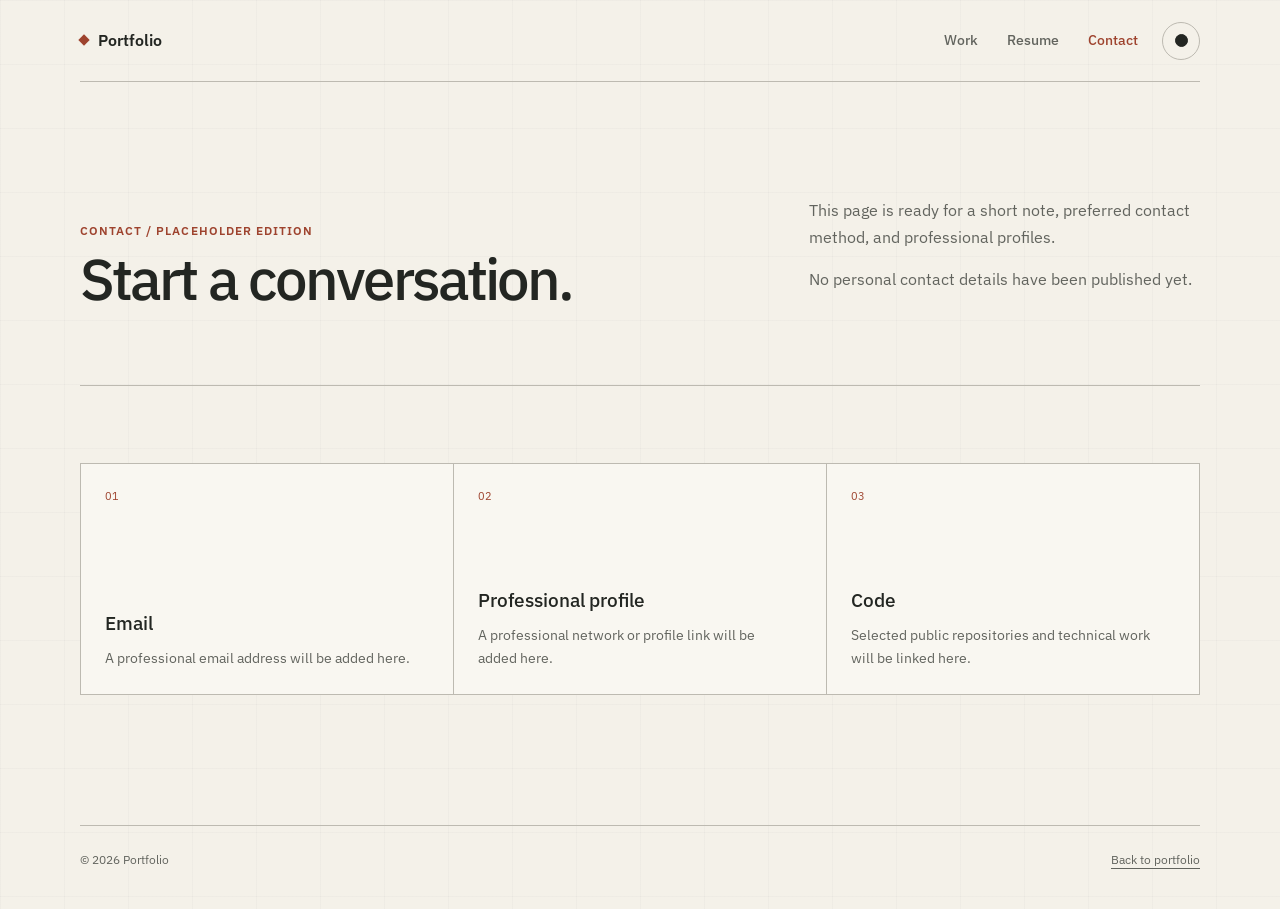
==== contact/index.html @ 7196bd19 "Apply final portfolio design preferences" ====
<!doctype html>
<html lang="en">
  <head>
    <meta charset="utf-8">
    <meta name="viewport" content="width=device-width, initial-scale=1">
    <meta name="description" content="Contact information for this portfolio.">
    <meta name="theme-color" content="#f4f1e9">
    <title>Contact | Portfolio</title>
    <link rel="stylesheet" href="../style.css">
    <script src="../script.js" defer></script>
  </head>
  <body>
    <a class="skip-link" href="#contact-content">Skip to content</a>

    <header class="site-header">
      <a class="wordmark" href="../" aria-label="Portfolio home">
        <span class="wordmark-mark" aria-hidden="true"></span>
        <span>Portfolio</span>
      </a>

      <div class="header-actions">
        <nav class="site-nav" aria-label="Primary navigation">
          <a href="../#work">Work</a>
          <a href="../resume/">Resume</a>
          <a href="./" aria-current="page">Contact</a>
        </nav>
        <button class="theme-toggle" type="button" aria-label="Switch to dark mode" title="Switch color theme">
          <span class="theme-toggle-icon" aria-hidden="true"></span>
        </button>
      </div>
    </header>

    <main id="contact-content" class="contact-shell">
      <section class="contact-intro" aria-labelledby="contact-title">
        <div>
          <p class="eyebrow">Contact / placeholder edition</p>
          <h1 id="contact-title">Start a conversation.</h1>
        </div>
        <div>
          <p>This page is ready for a short note, preferred contact method, and professional profiles.</p>
          <p>No personal contact details have been published yet.</p>
        </div>
      </section>

      <section class="contact-methods" aria-label="Future contact methods">
        <article class="contact-method">
          <span>01</span>
          <h2>Email</h2>
          <p>A professional email address will be added here.</p>
        </article>
        <article class="contact-method">
          <span>02</span>
          <h2>Professional profile</h2>
          <p>A professional network or profile link will be added here.</p>
        </article>
        <article class="contact-method">
          <span>03</span>
          <h2>Code</h2>
          <p>Selected public repositories and technical work will be linked here.</p>
        </article>
      </section>
    </main>

    <footer class="site-footer">
      <p>&copy; <span>2026</span> Portfolio</p>
      <a href="../">Back to portfolio</a>
    </footer>
  </body>
</html>
---- style.css ----
@import url("https://fonts.googleapis.com/css2?family=IBM+Plex+Sans:wght@400;500;600&display=swap");

:root {
  color-scheme: light;
  --bg: #f4f1e9;
  --surface: #f9f7f1;
  --text: #232622;
  --muted: #62645e;
  --line: #bdbab1;
  --accent: #9e432e;
  --accent-soft: #e7d7ce;
  --accent-contrast: #ffffff;
  --grid: rgba(35, 38, 34, 0.025);
  --shadow: rgba(70, 58, 48, 0.08);
  --sans: "IBM Plex Sans", "Segoe UI", sans-serif;
  --max-width: 1120px;
  --radius: 2px;
}

:root[data-theme="dark"] {
  color-scheme: dark;
  --bg: #101719;
  --surface: #151e21;
  --text: #e8efee;
  --muted: #91a09f;
  --line: #2b3a3d;
  --accent: #65c5b9;
  --accent-soft: #183a39;
  --accent-contrast: #0b1b1b;
  --grid: rgba(101, 197, 185, 0.035);
  --shadow: rgba(0, 0, 0, 0.16);
}

*,
*::before,
*::after {
  box-sizing: border-box;
}

html {
  scroll-behavior: smooth;
}

body {
  margin: 0;
  background:
    linear-gradient(var(--grid) 1px, transparent 1px),
    linear-gradient(90deg, var(--grid) 1px, transparent 1px),
    var(--bg);
  background-size: 64px 64px;
  color: var(--text);
  font-family: var(--sans);
  font-size: 16px;
  line-height: 1.65;
  -webkit-font-smoothing: antialiased;
  transition: background-color 180ms ease, color 180ms ease;
}

a {
  color: inherit;
}

button,
summary {
  font: inherit;
}

.skip-link {
  position: fixed;
  z-index: 100;
  top: 1rem;
  left: 1rem;
  padding: 0.65rem 1rem;
  background: var(--text);
  color: var(--bg);
  transform: translateY(-180%);
}

.skip-link:focus {
  transform: translateY(0);
}

.site-header,
main,
.site-footer {
  width: min(calc(100% - 3rem), var(--max-width));
  margin-inline: auto;
}

.site-header {
  min-height: 82px;
  display: flex;
  align-items: center;
  justify-content: space-between;
  border-bottom: 1px solid var(--line);
}

.wordmark {
  display: inline-flex;
  gap: 0.65rem;
  align-items: center;
  font-weight: 600;
  text-decoration: none;
}

.wordmark-mark {
  width: 8px;
  height: 8px;
  background: var(--accent);
  transform: rotate(45deg);
}

.header-actions,
.site-nav {
  display: flex;
  align-items: center;
}

.header-actions {
  gap: 1.5rem;
}

.site-nav {
  gap: 1.8rem;
}

.site-nav a {
  color: var(--muted);
  font-size: 0.86rem;
  font-weight: 500;
  text-decoration: none;
  transition: color 150ms ease;
}

.site-nav a:hover,
.site-nav a:focus-visible,
.site-nav a[aria-current="page"] {
  color: var(--accent);
}

.theme-toggle {
  position: relative;
  width: 38px;
  height: 38px;
  display: grid;
  padding: 0;
  place-items: center;
  border: 1px solid var(--line);
  border-radius: 50%;
  background: transparent;
  color: var(--text);
  cursor: pointer;
  transition: border-color 150ms ease, background-color 150ms ease;
}

.theme-toggle:hover,
.theme-toggle:focus-visible {
  border-color: var(--accent);
  background: var(--accent-soft);
}

.theme-toggle-icon {
  width: 13px;
  height: 13px;
  border: 1.5px solid currentColor;
  border-radius: 50%;
  background: currentColor;
  box-shadow: -5px -4px 0 1px var(--bg);
}

:root[data-theme="dark"] .theme-toggle-icon {
  background: transparent;
  box-shadow: 0 -5px 0 -4px currentColor, 0 5px 0 -4px currentColor,
    5px 0 0 -4px currentColor, -5px 0 0 -4px currentColor;
}

.hero {
  min-height: 510px;
  display: grid;
  grid-template-columns: minmax(0, 1.15fr) minmax(270px, 0.55fr);
  gap: clamp(3rem, 10vw, 9rem);
  align-items: center;
  padding-block: clamp(4rem, 8vw, 6rem);
}

.hero-copy {
  min-width: 0;
}

.eyebrow,
.project-status {
  margin: 0;
  color: var(--accent);
  font-size: 0.72rem;
  font-weight: 600;
  letter-spacing: 0.09em;
  text-transform: uppercase;
}

h1,
h2,
h3,
p {
  text-wrap: pretty;
}

h1,
h2,
h3 {
  margin-top: 0;
  font-weight: 500;
}

.hero h1 {
  max-width: 720px;
  margin: 0.8rem 0 1.25rem;
  font-size: clamp(3rem, 6vw, 5.6rem);
  letter-spacing: -0.06em;
  line-height: 0.98;
}

.hero-intro {
  max-width: 620px;
  margin: 0;
  color: var(--muted);
  font-size: clamp(1rem, 1.6vw, 1.15rem);
}

.focus-index {
  padding: 1.25rem;
  border: 1px solid var(--line);
  background: color-mix(in srgb, var(--surface) 86%, transparent);
  box-shadow: 16px 16px 0 var(--shadow);
}

.focus-index > p {
  margin: 0 0 0.75rem;
  font-size: 0.8rem;
  font-weight: 600;
}

.focus-index ol {
  margin: 0;
  padding: 0;
  border-top: 1px solid var(--line);
  list-style: none;
}

.focus-index li {
  display: grid;
  grid-template-columns: 40px 1fr;
  gap: 0.75rem;
  padding: 0.8rem 0;
  border-bottom: 1px solid var(--line);
  font-size: 0.84rem;
}

.focus-index li span {
  color: var(--accent);
  font-size: 0.68rem;
}

.section {
  padding-block: clamp(4.5rem, 8vw, 7rem);
  border-top: 1px solid var(--line);
}

.section-heading {
  display: grid;
  grid-template-columns: minmax(0, 1fr) minmax(250px, 0.55fr);
  gap: 3rem;
  align-items: end;
  margin-bottom: 2.5rem;
}

.section-heading h2,
.contact-teaser h2,
.contact-intro h1 {
  max-width: 720px;
  margin: 0.55rem 0 0;
  font-size: clamp(2.15rem, 4.5vw, 4rem);
  letter-spacing: -0.05em;
  line-height: 1.03;
}

.section-heading > p {
  margin: 0;
  color: var(--muted);
}

.project-list {
  border-top: 1px solid var(--line);
}

.project-item {
  border-bottom: 1px solid var(--line);
}

.project-item summary {
  display: grid;
  grid-template-columns: 55px minmax(180px, 1fr) minmax(160px, 0.55fr) 24px;
  gap: 1rem;
  align-items: center;
  padding: 1.3rem 0;
  cursor: pointer;
  list-style: none;
}

.project-item summary::-webkit-details-marker {
  display: none;
}

.project-item summary:hover .project-title,
.project-item summary:focus-visible .project-title {
  color: var(--accent);
}

.project-number,
.project-type {
  color: var(--muted);
  font-size: 0.72rem;
}

.project-title {
  font-size: 1.15rem;
  font-weight: 500;
  transition: color 150ms ease;
}

.project-toggle {
  position: relative;
  width: 18px;
  height: 18px;
}

.project-toggle::before,
.project-toggle::after {
  content: "";
  position: absolute;
  top: 50%;
  left: 50%;
  width: 12px;
  height: 1px;
  background: currentColor;
  transform: translate(-50%, -50%);
  transition: transform 150ms ease;
}

.project-toggle::after {
  transform: translate(-50%, -50%) rotate(90deg);
}

.project-item[open] .project-toggle::after {
  transform: translate(-50%, -50%) rotate(0deg);
}

.project-item[open] {
  background: color-mix(in srgb, var(--accent-soft) 36%, transparent);
}

.project-item[open] summary {
  padding-inline: 1.25rem;
}

.project-details {
  display: grid;
  grid-template-columns: minmax(0, 1fr) auto;
  gap: 1rem 3rem;
  padding: 0 1.25rem 1.75rem 5.7rem;
}

.project-details > p {
  max-width: 700px;
  margin: 0;
  color: var(--muted);
}

.tag-list {
  display: flex;
  flex-wrap: wrap;
  gap: 0.45rem;
  margin: 0;
  padding: 0;
  list-style: none;
}

.tag-list li {
  padding: 0.22rem 0.5rem;
  border: 1px solid var(--line);
  font-size: 0.65rem;
}

.project-status {
  grid-column: 1 / -1;
  color: var(--muted);
  font-size: 0.65rem;
}

.principles-list {
  display: grid;
  grid-template-columns: repeat(3, minmax(0, 1fr));
  gap: 1px;
  margin: 0;
  padding: 1px;
  background: var(--line);
  list-style: none;
}

.principles-list li {
  min-height: 220px;
  padding: 1.5rem;
  background: var(--surface);
}

.principles-list li > span {
  color: var(--accent);
  font-size: 0.68rem;
}

.principles-list h3 {
  margin: 3.5rem 0 0.55rem;
  font-size: 1.2rem;
}

.principles-list p {
  margin: 0;
  color: var(--muted);
  font-size: 0.9rem;
}

.contact-teaser {
  display: grid;
  grid-template-columns: 1fr 0.7fr;
  gap: clamp(3rem, 9vw, 9rem);
  margin-bottom: 5rem;
  padding: clamp(2.5rem, 6vw, 4.5rem);
  border: 1px solid var(--line);
  background: var(--surface);
}

.contact-teaser > div:last-child {
  align-self: end;
}

.contact-teaser > div:last-child p {
  margin: 0 0 1.25rem;
  color: var(--muted);
}

.text-link {
  color: var(--text);
  font-size: 0.86rem;
  font-weight: 600;
  text-underline-offset: 0.3rem;
}

.text-link:hover,
.text-link:focus-visible {
  color: var(--accent);
}

.site-footer {
  display: flex;
  justify-content: space-between;
  padding-block: 1.5rem 2.5rem;
  border-top: 1px solid var(--line);
  color: var(--muted);
  font-size: 0.72rem;
}

.site-footer p {
  margin: 0;
}

.site-footer a {
  text-underline-offset: 0.25rem;
}

/* Contact */

.contact-shell {
  min-height: calc(100vh - 82px - 75px);
  padding-block: clamp(4rem, 9vw, 8rem);
}

.contact-intro {
  display: grid;
  grid-template-columns: 1fr 0.65fr;
  gap: clamp(3rem, 10vw, 10rem);
  align-items: end;
  padding-bottom: clamp(3rem, 6vw, 5rem);
  border-bottom: 1px solid var(--line);
}

.contact-intro > div:last-child {
  color: var(--muted);
}

.contact-intro > div:last-child p {
  margin-top: 0;
}

.contact-methods {
  display: grid;
  grid-template-columns: repeat(3, minmax(0, 1fr));
  gap: 1px;
  margin-top: clamp(3rem, 6vw, 5rem);
  padding: 1px;
  background: var(--line);
}

.contact-method {
  min-height: 230px;
  display: flex;
  flex-direction: column;
  padding: 1.5rem;
  background: var(--surface);
}

.contact-method span {
  color: var(--accent);
  font-size: 0.68rem;
}

.contact-method h2 {
  margin: auto 0 0.5rem;
  font-size: 1.2rem;
}

.contact-method p {
  margin: 0;
  color: var(--muted);
  font-size: 0.88rem;
}

/* Resume */

.resume-shell {
  padding-block: clamp(4rem, 8vw, 7rem);
}

.resume-intro {
  display: flex;
  gap: 3rem;
  align-items: end;
  justify-content: space-between;
  padding-bottom: 3rem;
  border-bottom: 1px solid var(--line);
}

.resume-intro h1 {
  margin: 0.8rem 0 0.25rem;
  font-size: clamp(3rem, 7vw, 5.8rem);
  font-weight: 500;
  letter-spacing: -0.06em;
  line-height: 0.98;
}

.resume-role {
  margin: 0;
  color: var(--muted);
  font-size: 1.1rem;
}

.resume-meta {
  display: grid;
  gap: 0.25rem;
  color: var(--muted);
  font-size: 0.72rem;
  text-align: right;
}

.resume-grid {
  display: grid;
  grid-template-columns: minmax(190px, 0.3fr) minmax(0, 1fr);
  gap: clamp(3rem, 7vw, 7rem);
  padding-block: 4rem;
}

.resume-sidebar {
  display: flex;
  flex-direction: column;
  gap: 3rem;
}

.resume-section-label {
  margin: 0;
  color: var(--accent);
  font-size: 0.72rem;
  font-weight: 600;
  letter-spacing: 0.09em;
  text-transform: uppercase;
}

.resume-skill-list {
  display: grid;
  gap: 0;
  margin: 1rem 0 0;
  padding: 0;
  list-style: none;
}

.resume-skill-list li {
  padding: 0.7rem 0;
  border-bottom: 1px solid var(--line);
  font-size: 0.88rem;
}

.resume-small-copy,
.sidebar-entry {
  color: var(--muted);
  font-size: 0.85rem;
}

.sidebar-entry {
  display: grid;
  margin-top: 1rem;
}

.sidebar-entry strong {
  color: var(--text);
  font-weight: 500;
}

.resume-main {
  display: grid;
  gap: 4rem;
}

.resume-section {
  display: grid;
  gap: 2rem;
}

.resume-summary {
  max-width: 800px;
  margin: 0;
  font-size: 1.15rem;
  line-height: 1.7;
}

.experience-entry {
  padding-bottom: 2.5rem;
  border-bottom: 1px solid var(--line);
}

.experience-entry header {
  display: flex;
  gap: 2rem;
  justify-content: space-between;
  margin-bottom: 1rem;
}

.experience-entry h2,
.resume-project h2 {
  margin: 0;
  font-size: 1.2rem;
  font-weight: 500;
}

.experience-entry header p,
.resume-project span {
  margin: 0.2rem 0 0;
  color: var(--muted);
  font-size: 0.7rem;
}

.experience-entry ul {
  margin: 1.25rem 0 0;
  padding-left: 1.15rem;
  color: var(--muted);
}

.experience-entry li + li {
  margin-top: 0.6rem;
}

.resume-project {
  display: grid;
  grid-template-columns: minmax(180px, 0.4fr) 1fr;
  gap: 2rem;
  padding-bottom: 1.5rem;
  border-bottom: 1px solid var(--line);
}

.resume-project p {
  margin: 0;
  color: var(--muted);
}

.resume-actions {
  display: flex;
  align-items: center;
  justify-content: space-between;
  padding-top: 1.5rem;
  border-top: 1px solid var(--line);
  color: var(--muted);
  font-size: 0.72rem;
}

@media (max-width: 820px) {
  .site-header,
  main,
  .site-footer {
    width: min(calc(100% - 2rem), var(--max-width));
  }

  .hero,
  .section-heading,
  .contact-teaser,
  .contact-intro {
    grid-template-columns: 1fr;
  }

  .hero {
    min-height: auto;
    gap: 3rem;
  }

  .focus-index {
    max-width: 480px;
  }

  .principles-list,
  .contact-methods {
    grid-template-columns: 1fr;
  }

  .principles-list li,
  .contact-method {
    min-height: 190px;
  }

  .resume-intro {
    align-items: start;
    flex-direction: column;
  }

  .resume-meta {
    text-align: left;
  }

  .resume-grid {
    grid-template-columns: 1fr;
  }

  .resume-sidebar {
    display: grid;
    grid-template-columns: repeat(2, minmax(0, 1fr));
  }
}

@media (max-width: 600px) {
  .site-header {
    min-height: 72px;
  }

  .wordmark > span:last-child {
    display: none;
  }

  .header-actions {
    gap: 1rem;
  }

  .site-nav {
    gap: 1rem;
  }

  .site-nav a {
    font-size: 0.78rem;
  }

  .theme-toggle {
    width: 34px;
    height: 34px;
  }

  .hero {
    padding-block: 4rem;
  }

  .hero h1 {
    font-size: clamp(3rem, 15vw, 4.4rem);
  }

  .section {
    padding-block: 4.5rem;
  }

  .project-item summary {
    grid-template-columns: 32px 1fr 20px;
    gap: 0.65rem;
  }

  .project-type {
    display: none;
  }

  .project-details {
    grid-template-columns: 1fr;
    padding: 0 1rem 1.5rem 3rem;
  }

  .project-item[open] summary {
    padding-inline: 1rem;
  }

  .principles-list li {
    min-height: 170px;
  }

  .principles-list h3 {
    margin-top: 2.5rem;
  }

  .resume-sidebar {
    grid-template-columns: 1fr;
  }

  .experience-entry header,
  .resume-project {
    grid-template-columns: 1fr;
    flex-direction: column;
    gap: 0.75rem;
  }

  .resume-actions,
  .site-footer {
    align-items: start;
    flex-direction: column;
    gap: 0.7rem;
  }
}

@media (prefers-reduced-motion: reduce) {
  html {
    scroll-behavior: auto;
  }

  *,
  *::before,
  *::after {
    transition-duration: 0.01ms !important;
  }
}

@media print {
  :root,
  :root[data-theme="dark"] {
    color-scheme: light;
    --bg: #ffffff;
    --surface: #ffffff;
    --text: #161918;
    --muted: #4f5552;
    --line: #cdd1cf;
    --accent: #6e3325;
    --grid: transparent;
  }

  body {
    background: #ffffff;
    color: var(--text);
    font-size: 10pt;
  }

  .site-header,
  .site-footer,
  .resume-actions {
    display: none;
  }

  .resume-shell {
    width: 100%;
    padding: 0;
  }

  .resume-intro {
    padding-bottom: 1.5rem;
  }

  .resume-intro h1 {
    font-size: 36pt;
  }

  .resume-grid {
    gap: 2.5rem;
    padding-block: 2rem 0;
  }

  .resume-main,
  .resume-sidebar {
    gap: 1.5rem;
  }

  .experience-entry,
  .resume-project {
    break-inside: avoid;
  }
}
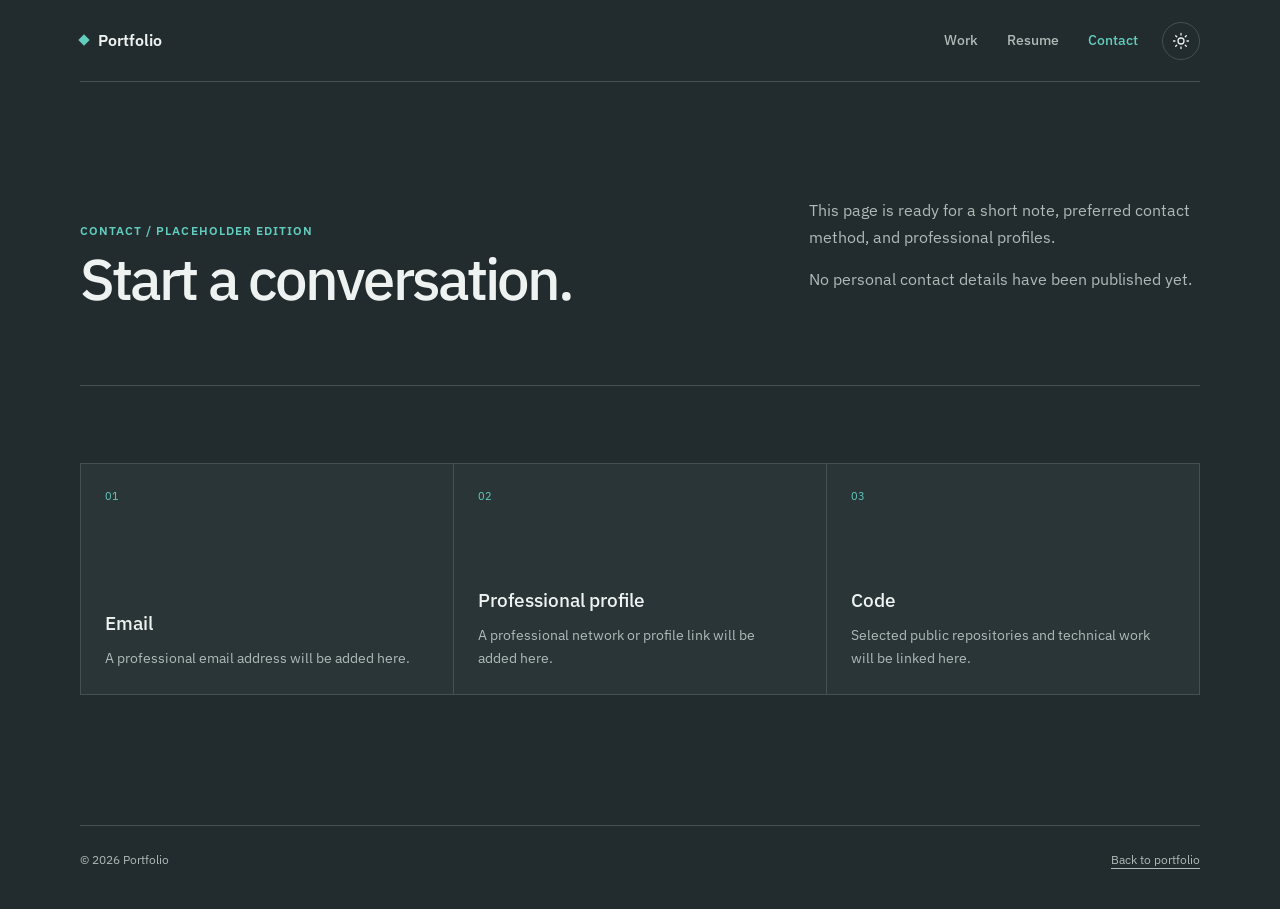
==== commit 2d3388a7: "Make softer dark theme the default" ====
--- a/contact/index.html
+++ b/contact/index.html
@@ -1,13 +1,13 @@
 <!doctype html>
-<html lang="en">
+<html lang="en" data-theme="dark">
   <head>
     <meta charset="utf-8">
     <meta name="viewport" content="width=device-width, initial-scale=1">
     <meta name="description" content="Contact information for this portfolio.">
-    <meta name="theme-color" content="#f4f1e9">
+    <meta name="theme-color" content="#222b2d">
     <title>Contact | Portfolio</title>
-    <link rel="stylesheet" href="../style.css">
-    <script src="../script.js" defer></script>
+    <link rel="stylesheet" href="../style.css?v=4">
+    <script src="../script.js?v=4" defer></script>
   </head>
   <body>
     <a class="skip-link" href="#contact-content">Skip to content</a>
@@ -24,8 +24,14 @@
           <a href="../resume/">Resume</a>
           <a href="./" aria-current="page">Contact</a>
         </nav>
-        <button class="theme-toggle" type="button" aria-label="Switch to dark mode" title="Switch color theme">
-          <span class="theme-toggle-icon" aria-hidden="true"></span>
+        <button class="theme-toggle" type="button" aria-label="Switch to light mode" title="Switch color theme">
+          <svg class="theme-icon theme-icon-moon" viewBox="0 0 24 24" aria-hidden="true">
+            <path d="M21 12.8A9 9 0 1 1 11.2 3a7 7 0 0 0 9.8 9.8Z"></path>
+          </svg>
+          <svg class="theme-icon theme-icon-sun" viewBox="0 0 24 24" aria-hidden="true">
+            <circle cx="12" cy="12" r="4"></circle>
+            <path d="M12 2v2M12 20v2M4.9 4.9l1.4 1.4M17.7 17.7l1.4 1.4M2 12h2M20 12h2M4.9 19.1l1.4-1.4M17.7 6.3l1.4-1.4"></path>
+          </svg>
         </button>
       </div>
     </header>
--- a/style.css
+++ b/style.css
@@ -1,6 +1,23 @@
 @import url("https://fonts.googleapis.com/css2?family=IBM+Plex+Sans:wght@400;500;600&display=swap");
 
 :root {
+  color-scheme: dark;
+  --bg: #222b2d;
+  --surface: #2a3538;
+  --text: #eef3f2;
+  --muted: #aebbb9;
+  --line: #435154;
+  --accent: #62cdbf;
+  --accent-soft: #294542;
+  --accent-contrast: #10201f;
+  --grid: transparent;
+  --shadow: rgba(0, 0, 0, 0.12);
+  --sans: "IBM Plex Sans", "Segoe UI", sans-serif;
+  --max-width: 1120px;
+  --radius: 2px;
+}
+
+:root[data-theme="light"] {
   color-scheme: light;
   --bg: #f4f1e9;
   --surface: #f9f7f1;
@@ -12,23 +29,6 @@
   --accent-contrast: #ffffff;
   --grid: rgba(35, 38, 34, 0.025);
   --shadow: rgba(70, 58, 48, 0.08);
-  --sans: "IBM Plex Sans", "Segoe UI", sans-serif;
-  --max-width: 1120px;
-  --radius: 2px;
-}
-
-:root[data-theme="dark"] {
-  color-scheme: dark;
-  --bg: #101719;
-  --surface: #151e21;
-  --text: #e8efee;
-  --muted: #91a09f;
-  --line: #2b3a3d;
-  --accent: #65c5b9;
-  --accent-soft: #183a39;
-  --accent-contrast: #0b1b1b;
-  --grid: rgba(101, 197, 185, 0.035);
-  --shadow: rgba(0, 0, 0, 0.16);
 }
 
 *,
@@ -159,19 +159,26 @@
   background: var(--accent-soft);
 }
 
-.theme-toggle-icon {
-  width: 13px;
-  height: 13px;
-  border: 1.5px solid currentColor;
-  border-radius: 50%;
-  background: currentColor;
-  box-shadow: -5px -4px 0 1px var(--bg);
-}
-
-:root[data-theme="dark"] .theme-toggle-icon {
-  background: transparent;
-  box-shadow: 0 -5px 0 -4px currentColor, 0 5px 0 -4px currentColor,
-    5px 0 0 -4px currentColor, -5px 0 0 -4px currentColor;
+.theme-icon {
+  width: 18px;
+  height: 18px;
+  fill: none;
+  stroke: currentColor;
+  stroke-width: 1.7;
+  stroke-linecap: round;
+  stroke-linejoin: round;
+}
+
+.theme-icon-moon {
+  display: none;
+}
+
+:root[data-theme="light"] .theme-icon-moon {
+  display: block;
+}
+
+:root[data-theme="light"] .theme-icon-sun {
+  display: none;
 }
 
 .hero {
@@ -847,7 +854,7 @@
 
 @media print {
   :root,
-  :root[data-theme="dark"] {
+  :root[data-theme="light"] {
     color-scheme: light;
     --bg: #ffffff;
     --surface: #ffffff;
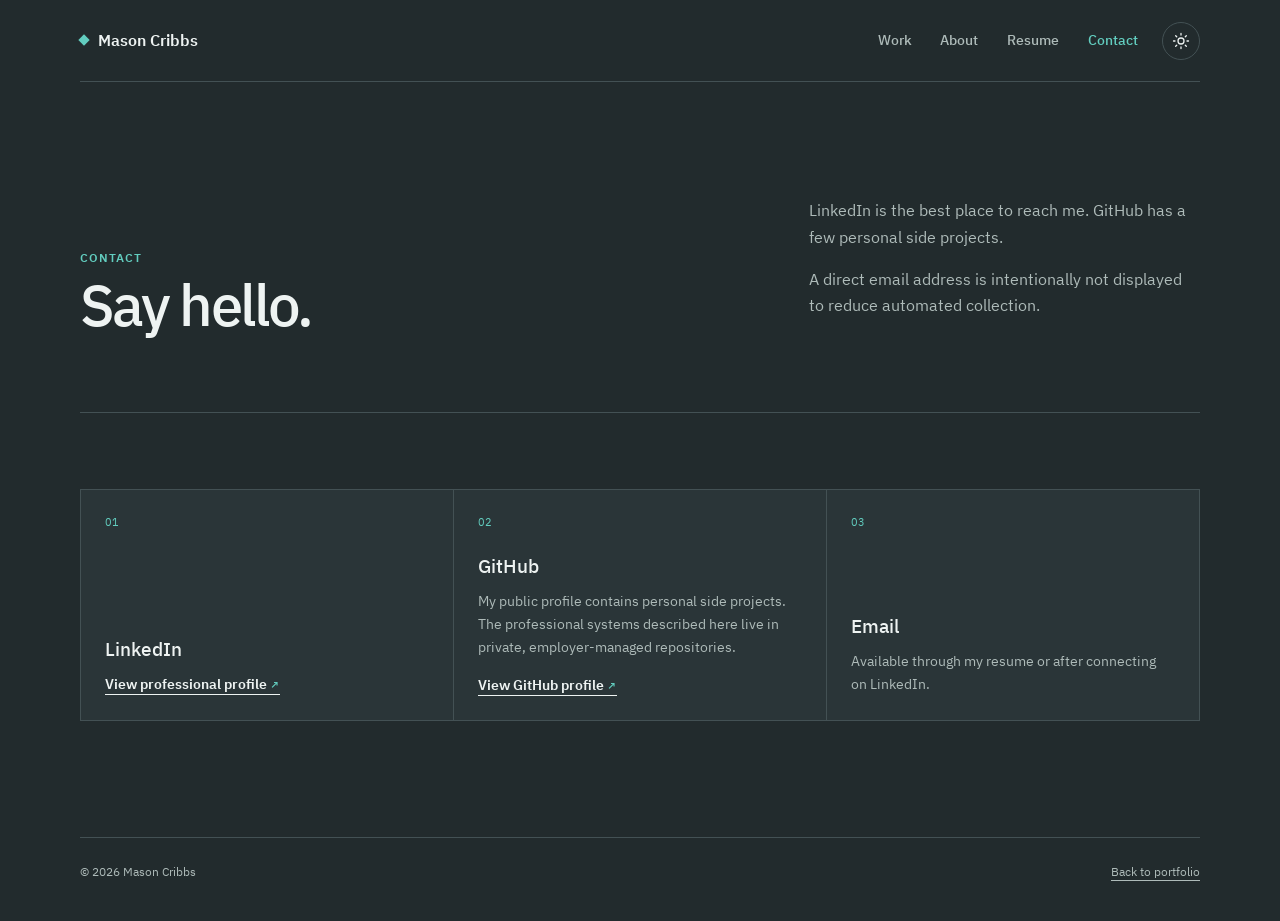
==== commit fcbfef25: "Publish portfolio content and privacy hardening" ====
--- a/contact/index.html
+++ b/contact/index.html
@@ -3,26 +3,32 @@
   <head>
     <meta charset="utf-8">
     <meta name="viewport" content="width=device-width, initial-scale=1">
-    <meta name="description" content="Contact information for this portfolio.">
+    <meta
+      http-equiv="Content-Security-Policy"
+      content="default-src 'self'; base-uri 'self'; object-src 'none'; frame-src 'none'; form-action 'none'; img-src 'self' data:; font-src 'self'; style-src 'self'; script-src 'self' https://static.cloudflareinsights.com; connect-src 'self' https://cloudflareinsights.com https://static.cloudflareinsights.com; upgrade-insecure-requests"
+    >
+    <meta name="referrer" content="no-referrer">
+    <meta name="description" content="Professional links and contact information for Mason Cribbs.">
     <meta name="theme-color" content="#222b2d">
-    <title>Contact | Portfolio</title>
-    <link rel="stylesheet" href="../style.css?v=4">
-    <script src="../script.js?v=4" defer></script>
+    <title>Contact | Mason Cribbs</title>
+    <link rel="stylesheet" href="../style.css?v=5">
+    <script src="../script.js?v=5" defer></script>
   </head>
   <body>
     <a class="skip-link" href="#contact-content">Skip to content</a>
 
     <header class="site-header">
-      <a class="wordmark" href="../" aria-label="Portfolio home">
+      <a class="wordmark" href="../" target="_blank" rel="noopener noreferrer" aria-label="Portfolio home">
         <span class="wordmark-mark" aria-hidden="true"></span>
-        <span>Portfolio</span>
+        <span>Mason Cribbs</span>
       </a>
 
       <div class="header-actions">
         <nav class="site-nav" aria-label="Primary navigation">
-          <a href="../#work">Work</a>
-          <a href="../resume/">Resume</a>
-          <a href="./" aria-current="page">Contact</a>
+          <a href="../#work" target="_blank" rel="noopener noreferrer">Work</a>
+          <a href="../#about" target="_blank" rel="noopener noreferrer">About</a>
+          <a href="../resume/" target="_blank" rel="noopener noreferrer">Resume</a>
+          <a href="./" target="_blank" rel="noopener noreferrer" aria-current="page">Contact</a>
         </nav>
         <button class="theme-toggle" type="button" aria-label="Switch to light mode" title="Switch color theme">
           <svg class="theme-icon theme-icon-moon" viewBox="0 0 24 24" aria-hidden="true">
@@ -39,37 +45,38 @@
     <main id="contact-content" class="contact-shell">
       <section class="contact-intro" aria-labelledby="contact-title">
         <div>
-          <p class="eyebrow">Contact / placeholder edition</p>
-          <h1 id="contact-title">Start a conversation.</h1>
+          <p class="eyebrow">Contact</p>
+          <h1 id="contact-title">Say hello.</h1>
         </div>
         <div>
-          <p>This page is ready for a short note, preferred contact method, and professional profiles.</p>
-          <p>No personal contact details have been published yet.</p>
+          <p>LinkedIn is the best place to reach me. GitHub has a few personal side projects.</p>
+          <p>A direct email address is intentionally not displayed to reduce automated collection.</p>
         </div>
       </section>
 
-      <section class="contact-methods" aria-label="Future contact methods">
+      <section class="contact-methods" aria-label="Contact methods">
         <article class="contact-method">
           <span>01</span>
-          <h2>Email</h2>
-          <p>A professional email address will be added here.</p>
+          <h2>LinkedIn</h2>
+          <p><a class="text-link" href="https://www.linkedin.com/in/mason-a-c/" target="_blank" rel="noopener noreferrer">View professional profile <span aria-hidden="true">&nearr;</span></a></p>
         </article>
         <article class="contact-method">
           <span>02</span>
-          <h2>Professional profile</h2>
-          <p>A professional network or profile link will be added here.</p>
+          <h2>GitHub</h2>
+          <p>My public profile contains personal side projects. The professional systems described here live in private, employer-managed repositories.</p>
+          <a class="text-link" href="https://github.com/what-da-fork" target="_blank" rel="noopener noreferrer">View GitHub profile <span aria-hidden="true">&nearr;</span></a>
         </article>
         <article class="contact-method">
           <span>03</span>
-          <h2>Code</h2>
-          <p>Selected public repositories and technical work will be linked here.</p>
+          <h2>Email</h2>
+          <p>Available through my resume or after connecting on LinkedIn.</p>
         </article>
       </section>
     </main>
 
     <footer class="site-footer">
-      <p>&copy; <span>2026</span> Portfolio</p>
-      <a href="../">Back to portfolio</a>
+      <p>&copy; <span>2026</span> Mason Cribbs</p>
+      <a href="../" target="_blank" rel="noopener noreferrer">Back to portfolio</a>
     </footer>
   </body>
 </html>
--- a/style.css
+++ b/style.css
@@ -1,4 +1,26 @@
-@import url("https://fonts.googleapis.com/css2?family=IBM+Plex+Sans:wght@400;500;600&display=swap");
+@font-face {
+  font-family: "IBM Plex Sans";
+  font-style: normal;
+  font-weight: 400;
+  font-display: swap;
+  src: url("assets/fonts/IBMPlexSans-Regular.woff2") format("woff2");
+}
+
+@font-face {
+  font-family: "IBM Plex Sans";
+  font-style: normal;
+  font-weight: 500;
+  font-display: swap;
+  src: url("assets/fonts/IBMPlexSans-Medium.woff2") format("woff2");
+}
+
+@font-face {
+  font-family: "IBM Plex Sans";
+  font-style: normal;
+  font-weight: 600;
+  font-display: swap;
+  src: url("assets/fonts/IBMPlexSans-SemiBold.woff2") format("woff2");
+}
 
 :root {
   color-scheme: dark;
@@ -14,7 +36,6 @@
   --shadow: rgba(0, 0, 0, 0.12);
   --sans: "IBM Plex Sans", "Segoe UI", sans-serif;
   --max-width: 1120px;
-  --radius: 2px;
 }
 
 :root[data-theme="light"] {
@@ -182,12 +203,12 @@
 }
 
 .hero {
-  min-height: 510px;
+  min-height: 440px;
   display: grid;
   grid-template-columns: minmax(0, 1.15fr) minmax(270px, 0.55fr);
   gap: clamp(3rem, 10vw, 9rem);
   align-items: center;
-  padding-block: clamp(4rem, 8vw, 6rem);
+  padding-block: clamp(3.5rem, 7vw, 5rem);
 }
 
 .hero-copy {
@@ -219,11 +240,11 @@
 }
 
 .hero h1 {
-  max-width: 720px;
+  max-width: 680px;
   margin: 0.8rem 0 1.25rem;
-  font-size: clamp(3rem, 6vw, 5.6rem);
-  letter-spacing: -0.06em;
-  line-height: 0.98;
+  font-size: clamp(2.75rem, 5vw, 4.6rem);
+  letter-spacing: -0.055em;
+  line-height: 1;
 }
 
 .hero-intro {
@@ -372,6 +393,7 @@
 .project-details {
   display: grid;
   grid-template-columns: minmax(0, 1fr) auto;
+  align-items: start;
   gap: 1rem 3rem;
   padding: 0 1.25rem 1.75rem 5.7rem;
 }
@@ -385,6 +407,8 @@
 .tag-list {
   display: flex;
   flex-wrap: wrap;
+  align-self: start;
+  align-items: flex-start;
   gap: 0.45rem;
   margin: 0;
   padding: 0;
@@ -392,9 +416,11 @@
 }
 
 .tag-list li {
+  align-self: flex-start;
   padding: 0.22rem 0.5rem;
   border: 1px solid var(--line);
   font-size: 0.65rem;
+  line-height: 1.3;
 }
 
 .project-status {
@@ -403,9 +429,9 @@
   font-size: 0.65rem;
 }
 
-.principles-list {
-  display: grid;
-  grid-template-columns: repeat(3, minmax(0, 1fr));
+.method-flow {
+  display: grid;
+  grid-template-columns: repeat(6, minmax(0, 1fr));
   gap: 1px;
   margin: 0;
   padding: 1px;
@@ -413,26 +439,217 @@
   list-style: none;
 }
 
-.principles-list li {
-  min-height: 220px;
-  padding: 1.5rem;
-  background: var(--surface);
-}
-
-.principles-list li > span {
+.project-breakdown {
+  grid-column: 1 / -1;
+  display: grid;
+  grid-template-columns: repeat(auto-fit, minmax(220px, 1fr));
+  gap: 1px;
+  margin-top: 0.5rem;
+  padding: 1px;
+  background: var(--line);
+}
+
+.project-breakdown article {
+  padding: 1.25rem;
+  background: var(--bg);
+}
+
+.project-breakdown article > span {
+  color: var(--accent);
+  font-size: 0.65rem;
+  font-weight: 600;
+  letter-spacing: 0.07em;
+  text-transform: uppercase;
+}
+
+.project-breakdown h3 {
+  margin: 1rem 0 0.45rem;
+  font-size: 1rem;
+}
+
+.project-breakdown p {
+  margin: 0;
+  color: var(--muted);
+  font-size: 0.82rem;
+}
+
+.code-availability {
+  display: grid;
+  grid-template-columns: minmax(130px, 0.25fr) minmax(0, 1fr);
+  gap: 2rem;
+  margin-top: 2rem;
+  padding: 1.25rem 0;
+  border-top: 1px solid var(--line);
+  border-bottom: 1px solid var(--line);
+}
+
+.code-availability > span {
   color: var(--accent);
   font-size: 0.68rem;
-}
-
-.principles-list h3 {
-  margin: 3.5rem 0 0.55rem;
+  font-weight: 600;
+  letter-spacing: 0.07em;
+  text-transform: uppercase;
+}
+
+.code-availability p {
+  max-width: 760px;
+  margin: 0;
+  color: var(--muted);
+  font-size: 0.85rem;
+}
+
+.method-flow li {
+  position: relative;
+  min-height: 145px;
+  padding: 1.15rem;
+  background: var(--surface);
+}
+
+.method-flow li::after {
+  position: absolute;
+  z-index: 1;
+  top: 50%;
+  right: -0.45rem;
+  width: 0.9rem;
+  height: 0.9rem;
+  display: grid;
+  place-items: center;
+  background: var(--accent);
+  color: var(--accent-contrast);
+  content: "\203A";
+  font-size: 0.85rem;
+  line-height: 1;
+  transform: translateY(-50%);
+}
+
+.method-flow li:last-child::after {
+  content: none;
+}
+
+.method-flow li > span,
+.method-slices article > span {
+  color: var(--accent);
+  font-size: 0.68rem;
+  font-weight: 600;
+  letter-spacing: 0.07em;
+  text-transform: uppercase;
+}
+
+.method-flow strong {
+  display: block;
+  margin-top: 2rem;
+  font-size: 0.92rem;
+  font-weight: 500;
+  line-height: 1.35;
+}
+
+.method-flow small {
+  display: block;
+  margin-top: 0.45rem;
+  color: var(--muted);
+  font-size: 0.72rem;
+  line-height: 1.45;
+}
+
+.method-slices {
+  display: grid;
+  grid-template-columns: repeat(2, minmax(0, 1fr));
+  gap: 1px;
+  margin-top: 1px;
+  padding: 1px;
+  background: var(--line);
+}
+
+.method-slices article {
+  padding: clamp(1.5rem, 3vw, 2.5rem);
+  background: var(--bg);
+}
+
+.method-slices h3 {
+  margin: 1.25rem 0 0.5rem;
   font-size: 1.2rem;
 }
 
-.principles-list p {
+.method-slices p {
+  max-width: 560px;
   margin: 0;
   color: var(--muted);
   font-size: 0.9rem;
+}
+
+.about-section {
+  display: grid;
+  grid-template-columns: minmax(220px, 0.55fr) minmax(0, 1fr);
+  gap: clamp(3rem, 9vw, 8rem);
+  align-items: start;
+}
+
+.about-section h2 {
+  max-width: 520px;
+  margin: 0.55rem 0 0;
+  font-size: clamp(2.15rem, 4.5vw, 4rem);
+  letter-spacing: -0.05em;
+  line-height: 1.03;
+}
+
+.about-copy > p {
+  max-width: 680px;
+  margin: 0;
+  color: var(--muted);
+  font-size: 1.05rem;
+}
+
+.about-interests {
+  display: flex;
+  flex-wrap: wrap;
+  gap: 0.5rem;
+  margin: 2rem 0 0;
+  padding: 0;
+  list-style: none;
+}
+
+.about-interests li {
+  padding: 0.4rem 0.7rem;
+  border: 1px solid var(--line);
+  color: var(--muted);
+  font-size: 0.75rem;
+}
+
+.cat-gallery {
+  grid-column: 1 / -1;
+  display: grid;
+  grid-template-columns: minmax(0, 1.15fr) minmax(280px, 0.85fr);
+  grid-template-rows: repeat(2, 240px);
+  gap: 0.75rem;
+  margin-top: 0.5rem;
+}
+
+.cat-gallery figure {
+  min-width: 0;
+  margin: 0;
+  overflow: hidden;
+  border: 1px solid var(--line);
+  background: var(--surface);
+}
+
+.cat-gallery figure:first-child {
+  grid-row: 1 / 3;
+}
+
+.cat-gallery figure:nth-child(2) img {
+  object-position: center 25%;
+}
+
+.cat-gallery img {
+  width: 100%;
+  height: 100%;
+  display: block;
+  object-fit: cover;
+  transition: transform 300ms ease;
+}
+
+.cat-gallery figure:hover img {
+  transform: scale(1.015);
 }
 
 .contact-teaser {
@@ -538,6 +755,11 @@
   margin: 0;
   color: var(--muted);
   font-size: 0.88rem;
+}
+
+.contact-method > .text-link {
+  display: inline-block;
+  margin-top: 0.9rem;
 }
 
 /* Resume */
@@ -577,6 +799,10 @@
   text-align: right;
 }
 
+.resume-meta a {
+  text-underline-offset: 0.2em;
+}
+
 .resume-grid {
   display: grid;
   grid-template-columns: minmax(190px, 0.3fr) minmax(0, 1fr);
@@ -624,6 +850,11 @@
   margin-top: 1rem;
 }
 
+.sidebar-entry + .sidebar-entry {
+  padding-top: 1rem;
+  border-top: 1px solid var(--line);
+}
+
 .sidebar-entry strong {
   color: var(--text);
   font-weight: 500;
@@ -658,15 +889,13 @@
   margin-bottom: 1rem;
 }
 
-.experience-entry h2,
-.resume-project h2 {
+.experience-entry h2 {
   margin: 0;
   font-size: 1.2rem;
   font-weight: 500;
 }
 
-.experience-entry header p,
-.resume-project span {
+.experience-entry header p {
   margin: 0.2rem 0 0;
   color: var(--muted);
   font-size: 0.7rem;
@@ -682,17 +911,33 @@
   margin-top: 0.6rem;
 }
 
-.resume-project {
-  display: grid;
-  grid-template-columns: minmax(180px, 0.4fr) 1fr;
-  gap: 2rem;
-  padding-bottom: 1.5rem;
+.earlier-experience {
+  display: grid;
+}
+
+.earlier-experience article {
+  display: grid;
+  grid-template-columns: minmax(220px, 0.7fr) minmax(120px, 0.25fr) 1fr;
+  gap: 1.5rem;
+  padding: 1.2rem 0;
   border-bottom: 1px solid var(--line);
 }
 
-.resume-project p {
-  margin: 0;
-  color: var(--muted);
+.earlier-experience h2,
+.earlier-experience p,
+.earlier-experience span {
+  margin: 0;
+}
+
+.earlier-experience h2 {
+  font-size: 1rem;
+  font-weight: 500;
+}
+
+.earlier-experience p,
+.earlier-experience span {
+  color: var(--muted);
+  font-size: 0.78rem;
 }
 
 .resume-actions {
@@ -714,6 +959,7 @@
 
   .hero,
   .section-heading,
+  .about-section,
   .contact-teaser,
   .contact-intro {
     grid-template-columns: 1fr;
@@ -728,14 +974,38 @@
     max-width: 480px;
   }
 
-  .principles-list,
   .contact-methods {
     grid-template-columns: 1fr;
   }
 
-  .principles-list li,
   .contact-method {
     min-height: 190px;
+  }
+
+  .method-flow {
+    grid-template-columns: repeat(3, minmax(0, 1fr));
+  }
+
+  .method-flow li::after {
+    content: none;
+  }
+
+  .project-breakdown {
+    grid-template-columns: 1fr;
+  }
+
+  .code-availability {
+    grid-template-columns: 1fr;
+    gap: 0.75rem;
+  }
+
+  .cat-gallery {
+    grid-template-columns: 1fr;
+    grid-template-rows: repeat(3, 260px);
+  }
+
+  .cat-gallery figure:first-child {
+    grid-row: auto;
   }
 
   .resume-intro {
@@ -771,7 +1041,7 @@
   }
 
   .site-nav {
-    gap: 1rem;
+    gap: 0.8rem;
   }
 
   .site-nav a {
@@ -788,7 +1058,7 @@
   }
 
   .hero h1 {
-    font-size: clamp(3rem, 15vw, 4.4rem);
+    font-size: clamp(2.65rem, 12vw, 3.6rem);
   }
 
   .section {
@@ -813,23 +1083,32 @@
     padding-inline: 1rem;
   }
 
-  .principles-list li {
-    min-height: 170px;
-  }
-
-  .principles-list h3 {
-    margin-top: 2.5rem;
+  .method-flow,
+  .method-slices {
+    grid-template-columns: 1fr;
+  }
+
+  .method-flow li {
+    min-height: auto;
+  }
+
+  .method-flow strong {
+    margin-top: 0.75rem;
   }
 
   .resume-sidebar {
     grid-template-columns: 1fr;
   }
 
-  .experience-entry header,
-  .resume-project {
+  .experience-entry header {
     grid-template-columns: 1fr;
     flex-direction: column;
     gap: 0.75rem;
+  }
+
+  .earlier-experience article {
+    grid-template-columns: 1fr;
+    gap: 0.35rem;
   }
 
   .resume-actions,
@@ -900,8 +1179,7 @@
     gap: 1.5rem;
   }
 
-  .experience-entry,
-  .resume-project {
+  .experience-entry {
     break-inside: avoid;
   }
 }
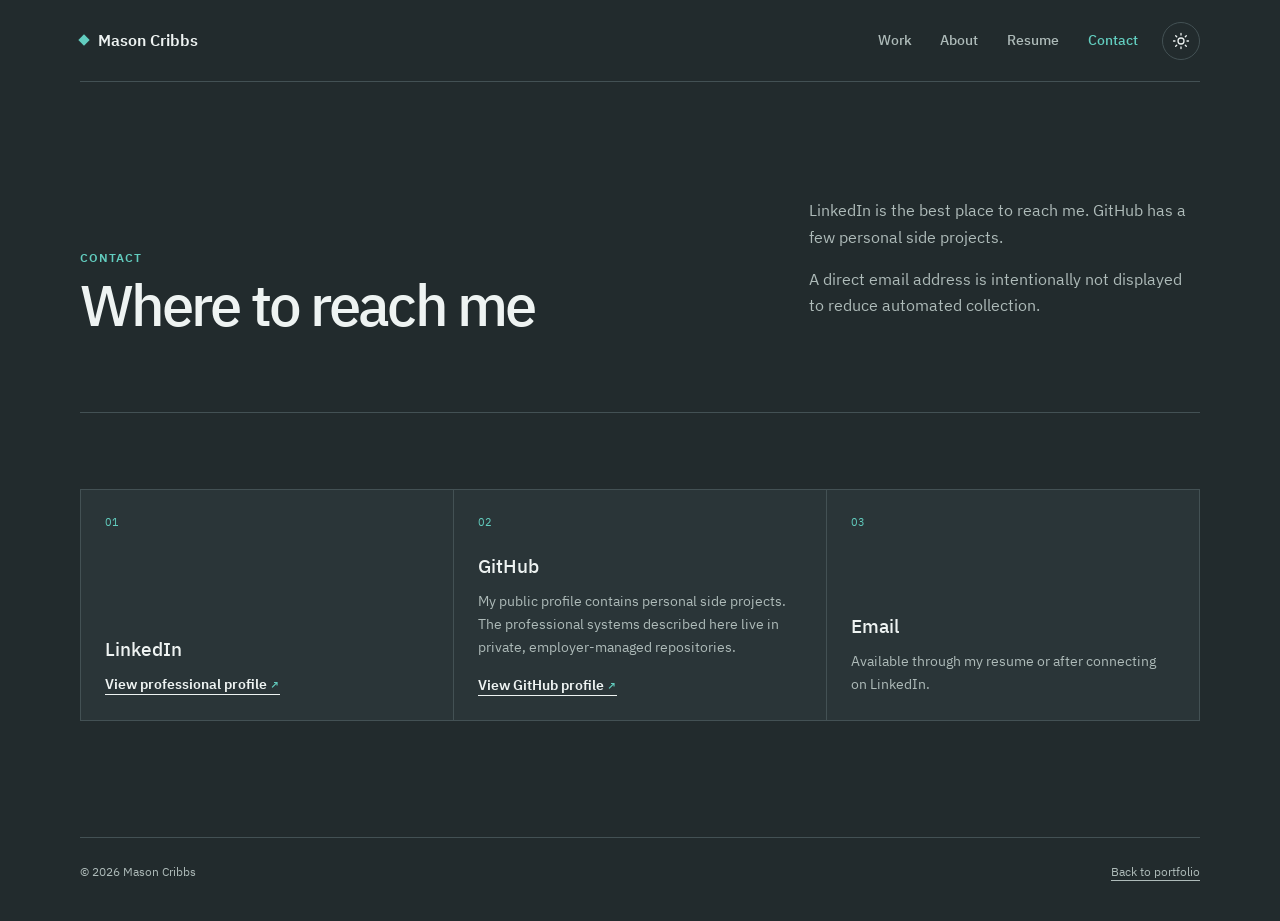
==== commit 332b94f2: "Refine portfolio copy and navigation" ====
--- a/contact/index.html
+++ b/contact/index.html
@@ -18,17 +18,17 @@
     <a class="skip-link" href="#contact-content">Skip to content</a>
 
     <header class="site-header">
-      <a class="wordmark" href="../" target="_blank" rel="noopener noreferrer" aria-label="Portfolio home">
+      <a class="wordmark" href="../" aria-label="Portfolio home">
         <span class="wordmark-mark" aria-hidden="true"></span>
         <span>Mason Cribbs</span>
       </a>
 
       <div class="header-actions">
         <nav class="site-nav" aria-label="Primary navigation">
-          <a href="../#work" target="_blank" rel="noopener noreferrer">Work</a>
-          <a href="../#about" target="_blank" rel="noopener noreferrer">About</a>
-          <a href="../resume/" target="_blank" rel="noopener noreferrer">Resume</a>
-          <a href="./" target="_blank" rel="noopener noreferrer" aria-current="page">Contact</a>
+          <a href="../#work">Work</a>
+          <a href="../#about">About</a>
+          <a href="../resume/">Resume</a>
+          <a href="./" aria-current="page">Contact</a>
         </nav>
         <button class="theme-toggle" type="button" aria-label="Switch to light mode" title="Switch color theme">
           <svg class="theme-icon theme-icon-moon" viewBox="0 0 24 24" aria-hidden="true">
@@ -46,7 +46,7 @@
       <section class="contact-intro" aria-labelledby="contact-title">
         <div>
           <p class="eyebrow">Contact</p>
-          <h1 id="contact-title">Say hello.</h1>
+          <h1 id="contact-title">Where to reach me</h1>
         </div>
         <div>
           <p>LinkedIn is the best place to reach me. GitHub has a few personal side projects.</p>
@@ -76,7 +76,7 @@
 
     <footer class="site-footer">
       <p>&copy; <span>2026</span> Mason Cribbs</p>
-      <a href="../" target="_blank" rel="noopener noreferrer">Back to portfolio</a>
+      <a href="../">Back to portfolio</a>
     </footer>
   </body>
 </html>
--- a/style.css
+++ b/style.css
@@ -429,16 +429,6 @@
   font-size: 0.65rem;
 }
 
-.method-flow {
-  display: grid;
-  grid-template-columns: repeat(6, minmax(0, 1fr));
-  gap: 1px;
-  margin: 0;
-  padding: 1px;
-  background: var(--line);
-  list-style: none;
-}
-
 .project-breakdown {
   grid-column: 1 / -1;
   display: grid;
@@ -498,57 +488,12 @@
   font-size: 0.85rem;
 }
 
-.method-flow li {
-  position: relative;
-  min-height: 145px;
-  padding: 1.15rem;
-  background: var(--surface);
-}
-
-.method-flow li::after {
-  position: absolute;
-  z-index: 1;
-  top: 50%;
-  right: -0.45rem;
-  width: 0.9rem;
-  height: 0.9rem;
-  display: grid;
-  place-items: center;
-  background: var(--accent);
-  color: var(--accent-contrast);
-  content: "\203A";
-  font-size: 0.85rem;
-  line-height: 1;
-  transform: translateY(-50%);
-}
-
-.method-flow li:last-child::after {
-  content: none;
-}
-
-.method-flow li > span,
 .method-slices article > span {
   color: var(--accent);
   font-size: 0.68rem;
   font-weight: 600;
   letter-spacing: 0.07em;
   text-transform: uppercase;
-}
-
-.method-flow strong {
-  display: block;
-  margin-top: 2rem;
-  font-size: 0.92rem;
-  font-weight: 500;
-  line-height: 1.35;
-}
-
-.method-flow small {
-  display: block;
-  margin-top: 0.45rem;
-  color: var(--muted);
-  font-size: 0.72rem;
-  line-height: 1.45;
 }
 
 .method-slices {
@@ -982,14 +927,6 @@
     min-height: 190px;
   }
 
-  .method-flow {
-    grid-template-columns: repeat(3, minmax(0, 1fr));
-  }
-
-  .method-flow li::after {
-    content: none;
-  }
-
   .project-breakdown {
     grid-template-columns: 1fr;
   }
@@ -1083,17 +1020,8 @@
     padding-inline: 1rem;
   }
 
-  .method-flow,
   .method-slices {
     grid-template-columns: 1fr;
-  }
-
-  .method-flow li {
-    min-height: auto;
-  }
-
-  .method-flow strong {
-    margin-top: 0.75rem;
   }
 
   .resume-sidebar {
